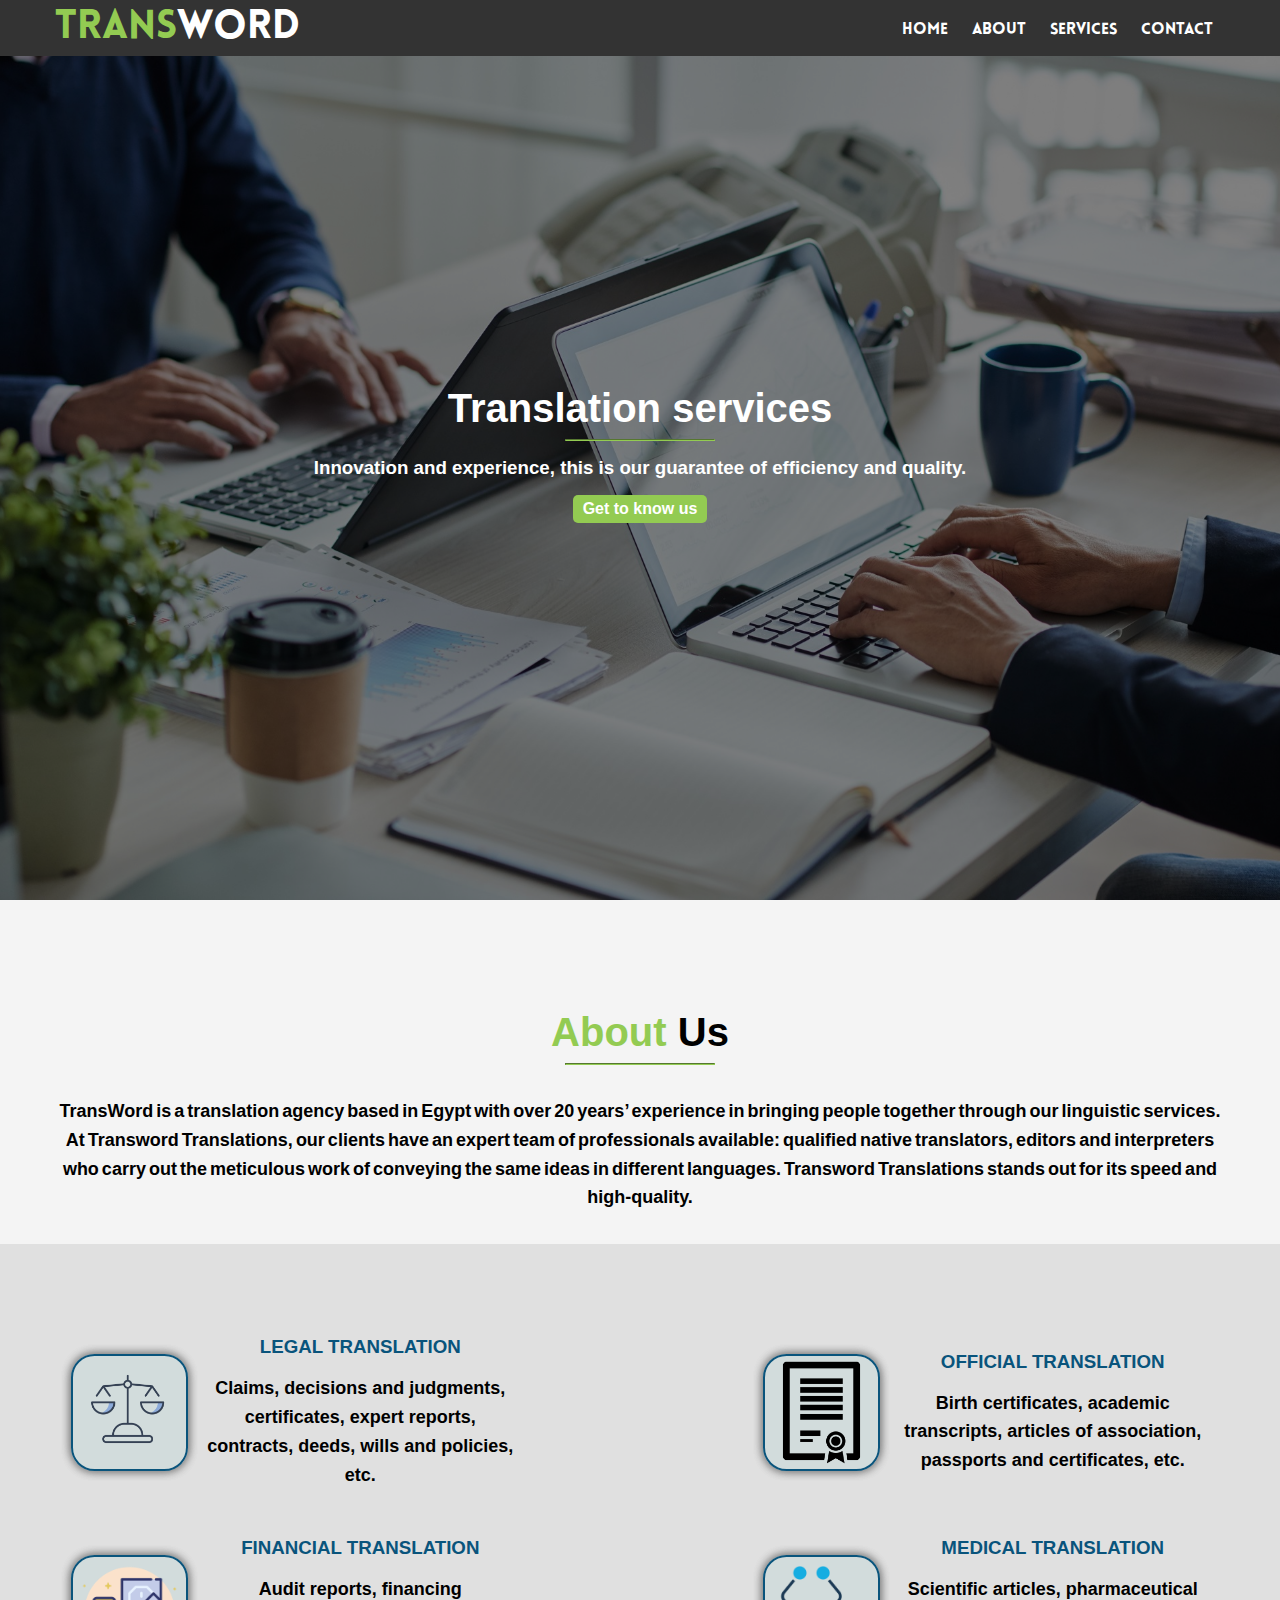
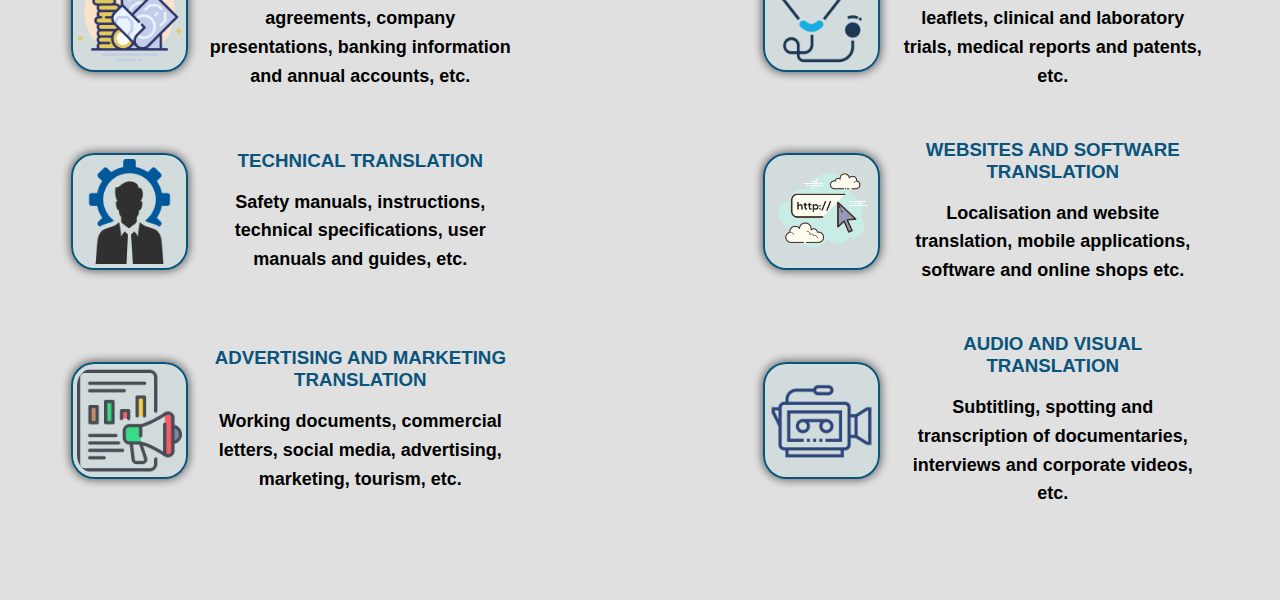
==== TransWord/index.html @ a7be20c0 "Add Transword website" ====
<!DOCTYPE html>
<html lang="en">

<head>
  <meta charset="UTF-8">
  <meta name="viewport" content="width=device-width, initial-scale=1.0">
  <link href="https://fonts.googleapis.com/css?family=Merriweather:400,900,900i" rel="stylesheet">
  <title>Transword Translation Company</title>
  <link rel="stylesheet" href="./css/style.css">
  <link rel="stylesheet" media="screen and (max-width:1000px" href="./css/widescreen.css">
  <link rel="stylesheet" media="screen and (max-width:768px)" href="./css/mobile.css">
</head>

<body>
  <nav class="bg-dark">
    <div class="container">
      <div class="flex">
        <div id="navbar-logo">
          <a class="navbar-brand" href="index.html">
            <h1 class="lg-heading"><span class="text-gr">Trans</span>Word</h1>
          </a>
        </div>
        <ul>
          <li class="nav-item">
            <a class="nav-link" href="#showcase">Home</a>
          </li>
          <li class="nav-item">
            <a class="nav-link" href="#about">About</a>
          </li>
          <li class="nav-item">
            <a class="nav-link" href="#services">Services</a>
          </li>
          <li class="nav-item">
            <a class="nav-link" href="./html/contact.html">Contact</a>
          </li>
        </ul>
      </div>
    </div>
  </nav>

  <!-- Start Header -->
  <header id="showcase">
    <div class="flex">
      <h1 class="lg-heading">
        Translation services
      </h1>
      <hr>
      <h3>
        Innovation and experience, this is our guarantee of efficiency and quality.
      </h3>
      <a href="#about" type="button" class="btn-gr">Get to know us</a>
    </div>
  </header>

  <!-- Start About -->

  <section id="about" class="bg-light px-2">
    <div class="container">
      <div class="flex">
        <h1 class="lg-heading"><span class="text-gr">About</span> Us</span></h1>
        <hr>
        <p>
          <strong>TransWord</strong> is a translation agency based in <strong>Egypt</strong> with
          over 20 years’ experience in bringing people together
          through our linguistic services. At Transword Translations, our clients have an expert team of professionals
          available: qualified native translators, editors and interpreters who carry out the meticulous work of
          conveying
          the same ideas in different languages. Transword Translations stands out for its speed and high-quality.
        </p>
      </div>
    </div>
  </section>

  <!-- Start Services -->
  <section id="services" class="bg-dark">
    <div class="container">
      <div class="flex">
        <div class="ser-item">
          <div class="ser-logo">
            <img src="./images/legal.png" alt="legal-logo">
          </div>
          <div>
            <h3>Legal Translation</h3>
            <p>Claims,  decisions and judgments,  certificates,  expert reports,  contracts,  deeds,  wills and policies,  etc.
            </p>
          </div>
        </div>
        <div class="ser-item">
          <div class="ser-logo">
            <img src="./images/official.png" alt="official-logo">
          </div>
          <div>
            <h3>Official Translation</h3>
            <p>Birth certificates,  academic transcripts,  articles of association,  passports and certificates,  etc.
            </p>
          </div>
        </div>
        <div class="ser-item">
          <div class="ser-logo">
            <img src="./images/finance.png" alt="finance-logo">
          </div>
          <div>
            <h3>Financial Translation</h3>
            <p>Audit reports,  financing agreements,  company presentations,  banking information and annual accounts,  etc.
            </p>
          </div>
        </div>
        <div class="ser-item">
          <div class="ser-logo">
            <img src="./images/medical.png" alt="medical-logo">
          </div>
          <div>
            <h3>Medical Translation</h3>
            <p>Scientific articles,  pharmaceutical leaflets,  clinical and laboratory trials,  medical reports and patents,  etc.
            </p>
          </div>
        </div>
        <div class="ser-item">
          <div class="ser-logo">
            <img src="./images/technical.png" alt="technical-logo">
          </div>
          <div>
            <h3>Technical Translation</h3>
            <p>Safety manuals, instructions, technical specifications,  user manuals and guides, etc.
            </p>
          </div>
        </div>
        <div class="ser-item">
          <div class="ser-logo">
            <img src="./images/website.png" alt="websites-logo">
          </div>
          <div>
            <h3>Websites and Software Translation</h3>
            <p>Localisation and website translation, mobile applications, software and online shops etc.
            </p>
          </div>
        </div>
        <div class="ser-item">
          <div class="ser-logo">
            <img src="./images/marketing.png" alt="marketing-logo">
          </div>
          <div>
            <h3>Advertising and Marketing Translation</h3>
            <p>Working documents,  commercial letters,  social media,  advertising,  marketing,  tourism,  etc.
            </p>
          </div>
        </div>
        <div class="ser-item">
          <div class="ser-logo">
            <img src="./images/Audio.png" alt="audio-logo">
          </div>
          <div>
            <h3>Audio and Visual Translation</h3>
            <p>Subtitling,  spotting and transcription of documentaries,  interviews and corporate videos,  etc.
            </p>
          </div>
        </div>
      </div>
    </div>
  </section>

  <a id="fixed-btn"><img src="./images/scroll-top.png" alt=""></a>

  <script src="./js/main.js"></script>

</body>

</html>
---- TransWord/css/style.css ----
/* Start Global */
html {
  scroll-behavior: smooth;
}

* {
  box-sizing: border-box;
  margin: 0;
  padding: 0;
}

@font-face {
  font-family: Lovelo;
  src: url(../fonts/Lovelo\ Black.otf);
}

body {
  font-family: 'Segoe UI light', Tahoma, Geneva, Verdana, sans-serif;
  font-weight: bold;
}

/* Start Utility classes */
a {
  text-decoration: none;
  color: #fff;
}

.container {
  width: 95%;
  max-width: 1170px;
  margin: 0 auto;
  height: 100%;
}

.flex {
  display: flex;
  flex-wrap: wrap;
  justify-content: space-between;
  align-items: center;
}

.text-gr {
  color: #93cb52;
}

.lg-heading {
  font-size: 2.5rem;
  margin: 0.5rem auto;
}

.bg-dark {
  background-color: #333;
  color: #fff;
}

.bg-light {
  background-color: #f4f4f4;
}

hr {
  border-color: #93cb52;
  width: 150px;
  margin-bottom: 1rem;
}

p {
  line-height: 1.8rem;
  font-size: 18px;
  margin-top: 1rem;
}

.px-2 {
  padding: 2rem 0;
}

.py-1 {
  padding: 0 1rem;
}


/*Start Navbar*/
nav {
  position: fixed;
  width: 100%;
  z-index: 1;
  font-family: Lovelo, sans-serif;
}

#navbar-logo a {
  font-size: 2.5rem;
}

nav ul {
  display: flex;
  flex-wrap: wrap;
}

nav ul li {
  list-style: none;
  margin-top: 0.25rem;
}

nav ul li a {
  padding: 0.5rem;
  margin: 0 0.25rem;
}

nav ul li a:hover {
  background-color: #93cb52;
  border-radius: 5px;
  transition-duration: 0.5s;
}

/* Showcase */
#showcase {
  background: #333 url(../images/showcase.jpg) no-repeat center center/cover;
  height: 100vh;
  color: #fff;
}

#showcase .flex {
  flex-direction: column;
  text-align: center;
  justify-content: center;
  align-items: center;
  height: 100%;
  background-color: rgba(0, 0, 0, .5);
}

.btn-gr {
  border-radius: 5px;
  border: none;
  background-color: #93cb52;
  padding: 5px 10px;
  margin-top: 1rem;
}

.btn-gr:hover {
  background-color: #44a81f;
  transition-duration: 0.5s;
}

/* Start About */

#about {
  min-height: 200px;
}

#about .container .flex {
  flex-direction: column;
  text-align: center;
  justify-content: center;
  align-items: center;
  margin-top: 70px;
}

#about .container .flex p {
  word-spacing: -2px;
}

/* Start Services */
#services {
  min-height: 600px;
  background-color: #E0E0E0;
  color: #000;
  padding: 60px 0px;
}

#services .flex {
  padding: .5rem;
  justify-content: space-between;
}

#services .ser-item {
  display: flex;
  flex-basis: 40%;
  text-align: center;
  padding: .5rem;
  margin: 1rem 0;
}

#services .ser-logo {
  align-items: center;
  display: flex;
  justify-content: center;
  margin-right: 1rem;
}

#services .ser-logo img {
  display: block;
  width: 105px;
  background-color: rgba(155, 207, 205, 0.199);
  border-radius: 20%;
  padding: .25rem;
  box-shadow: 0px 0px 10px gray, 0px 0px 10px gray;
  border: 2px solid #09547C;
  box-sizing: unset;
}

#services .ser-item h3 {
  font-weight: 600px;
  text-transform: uppercase;
  color: #09547C;
}

#fixed-btn {
  text-decoration: none;
  text-align: center;
  padding: 8px 20px;
  background-color: transparent;
  font-size: 16px;
  font-family: Lovelo, sans-serif;
  position: fixed ;
  bottom: 30px;
  right: 10px;
  cursor: pointer;
}

#fixed-btn img {
  width: 70px;
  height: 70px;
  box-shadow: 0px 0px 10px gray;
  box-shadow: 0px 0px 10px gray;
  border-radius: 50%;
}

#form{
  padding: 100px;
  height: 100vh;
  background-color: #E0E0E0;
}

form {
  width: 100%;
  margin: 10px;
}

.input-field {
  padding: 10px;
  margin: 15px;
  box-shadow:0 0 15px 4px rgba(0,0,0,0.06);
  border-radius: 10px;
  width: 50%;
  display: block;
  font-size: 1.25rem;
}

textarea {
  width: 100%;
  box-shadow: 4px 4px 10px rgba(0,0,0,0.06);
  height: 150px;
  padding: 10px;
  border-radius: 15px;
  font-size: 1.5rem;
  margin: 15px;
}

textarea::placeholder {
  text-align: center;
}

#submit{
	background: white;
	padding: 10px 20px;
	border-radius: 5px;
	color: #000;
  border: 1px solid #44a81f;
  width: 100px;
  font-size: 15px;
  margin: 15px auto;
  display: block;
}

#submit:hover {
  background-color: #44a81f;
  transition-duration: 0.5s;
  color: white;
}

#form h1 {
  color: #44a81f;
  font-size: 2rem;
  margin: 15px;
}

.green-border {
  border: 1px solid #44a81f;
}
---- TransWord/css/widescreen.css ----
#services .ser-item {
  flex-basis: 45%;
  flex-direction: column;
}

#services .ser-item img {
  margin-bottom: 1rem;
}

#form .container {
  padding: 10px;
  padding-top: 150px;
  width: 100%;
}

.input-field {
  width: 50%;
}
---- TransWord/css/mobile.css ----
.flex {
  flex-direction: column;
  padding-bottom: 1rem;
}

#navbar ul li a {
  padding: 0.25rem .2rem;
  margin: 0 0.125rem;
}

#services .ser-logo img {
  margin-top: 1.5rem;
  width: 150px;
}

#services .ser-item {
  flex-direction: column;
}

.lg-heading {
  font-size: 2rem;
  margin: 0.5rem auto;
}

.showcase {
  height: 100vh;
}

#form {
  padding: 10px;
}

.input-field {
  width: 95%;
}
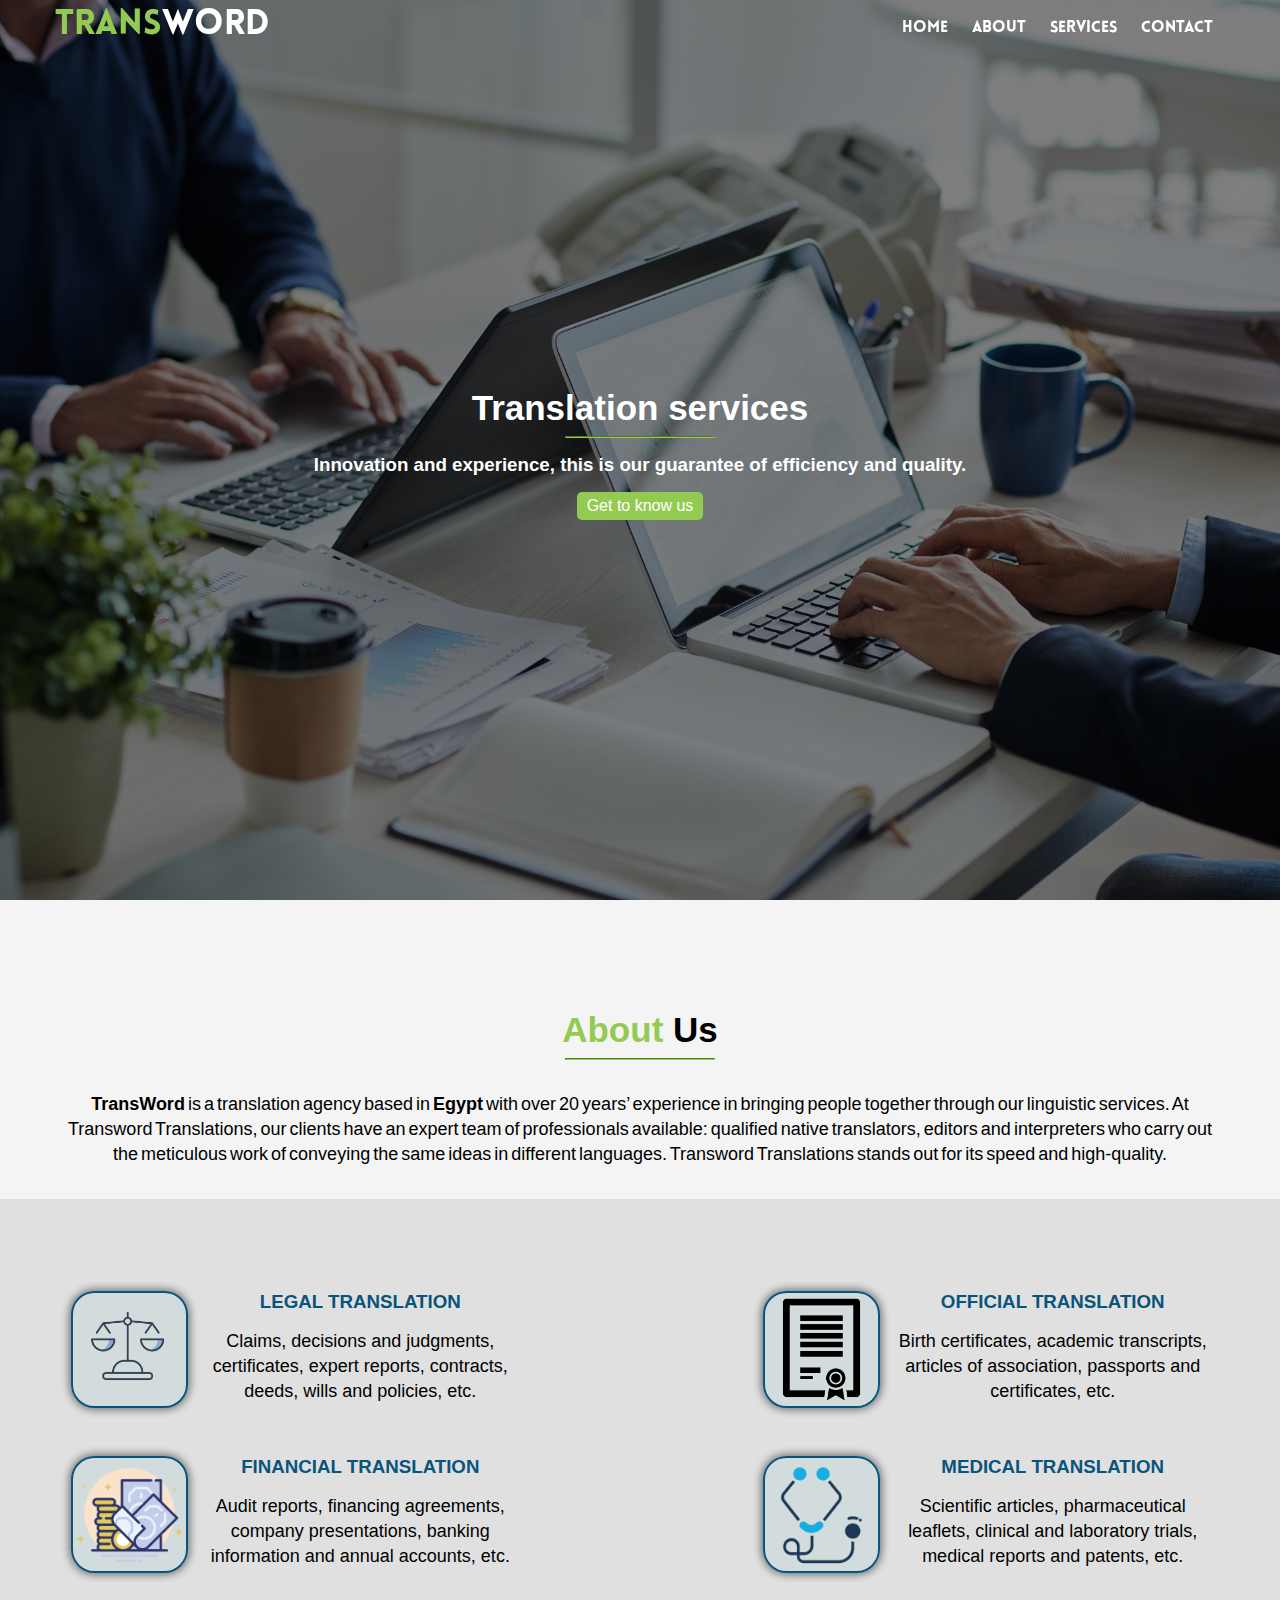
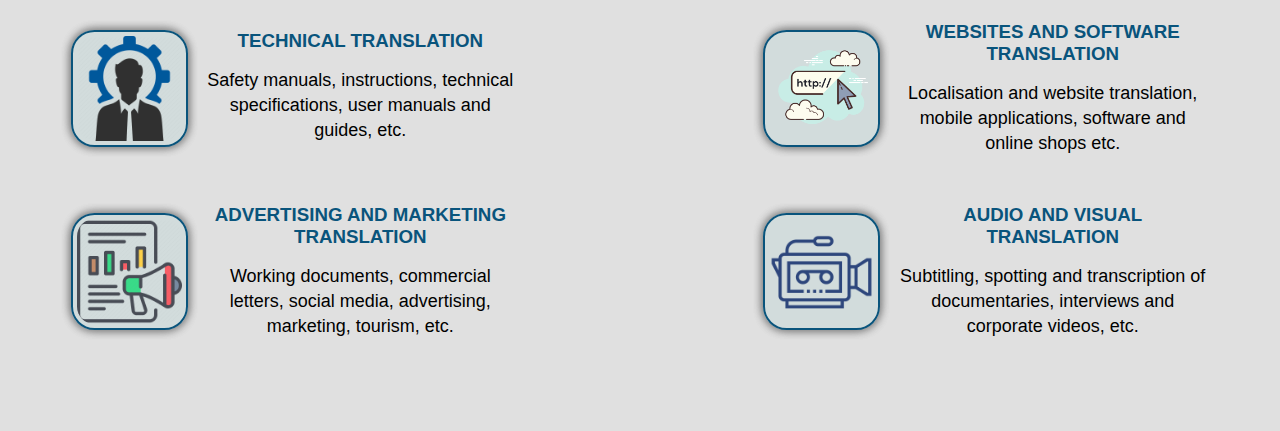
==== commit 42578501: "change the navbar style and add some functionality with JS" ====
--- a/TransWord/index.html
+++ b/TransWord/index.html
@@ -12,7 +12,7 @@
 </head>
 
 <body>
-  <nav class="bg-dark">
+  <nav>
     <div class="container">
       <div class="flex">
         <div id="navbar-logo">
@@ -163,6 +163,7 @@
 
   <script src="./js/main.js"></script>
 
+
 </body>
 
 </html>--- a/TransWord/css/style.css
+++ b/TransWord/css/style.css
@@ -9,6 +9,7 @@
   padding: 0;
 }
 
+/* navbar font */
 @font-face {
   font-family: Lovelo;
   src: url(../fonts/Lovelo\ Black.otf);
@@ -16,15 +17,11 @@
 
 body {
   font-family: 'Segoe UI light', Tahoma, Geneva, Verdana, sans-serif;
-  font-weight: bold;
 }
 
 /* Start Utility classes */
-a {
-  text-decoration: none;
-  color: #fff;
-}
-
+
+/* container div */
 .container {
   width: 95%;
   max-width: 1170px;
@@ -32,6 +29,7 @@
   height: 100%;
 }
 
+/* flex container */
 .flex {
   display: flex;
   flex-wrap: wrap;
@@ -39,42 +37,48 @@
   align-items: center;
 }
 
+/* green text */
 .text-gr {
   color: #93cb52;
 }
 
+/* large heading */
 .lg-heading {
-  font-size: 2.5rem;
-  margin: 0.5rem auto;
-}
-
+  font-size: 35px;
+  margin: 8px auto;
+}
+
+/* background dark */
 .bg-dark {
   background-color: #333;
   color: #fff;
 }
 
+/* background light */
 .bg-light {
   background-color: #f4f4f4;
 }
 
+/* green horizontal rule */
 hr {
   border-color: #93cb52;
   width: 150px;
-  margin-bottom: 1rem;
-}
-
+  margin-bottom: 16px;
+}
+
+/* paragraph */
 p {
-  line-height: 1.8rem;
+  line-height: 25px;
   font-size: 18px;
   margin-top: 1rem;
 }
 
 .px-2 {
-  padding: 2rem 0;
+  padding: 32px 0;
 }
 
 .py-1 {
-  padding: 0 1rem;
+  padding: 0 16px;
 }
 
 
@@ -86,23 +90,27 @@
   font-family: Lovelo, sans-serif;
 }
 
+a {
+  text-decoration: none;
+  color: #fff;
+}
+
 #navbar-logo a {
-  font-size: 2.5rem;
+  font-size: 40px;
 }
 
 nav ul {
   display: flex;
-  flex-wrap: wrap;
 }
 
 nav ul li {
   list-style: none;
-  margin-top: 0.25rem;
+  margin-top: 4px;
 }
 
 nav ul li a {
-  padding: 0.5rem;
-  margin: 0 0.25rem;
+  padding: 8px;
+  margin: 0 4px;
 }
 
 nav ul li a:hover {
@@ -278,9 +286,11 @@
 }
 
 #form h1 {
+  font-family: 'Roboto Slab', serif;
   color: #44a81f;
   font-size: 2rem;
   margin: 15px;
+  text-align: center;
 }
 
 .green-border {
--- a/TransWord/css/mobile.css
+++ b/TransWord/css/mobile.css
@@ -26,9 +26,6 @@
   height: 100vh;
 }
 
-#form {
-  padding: 10px;
-}
 
 .input-field {
   width: 95%;
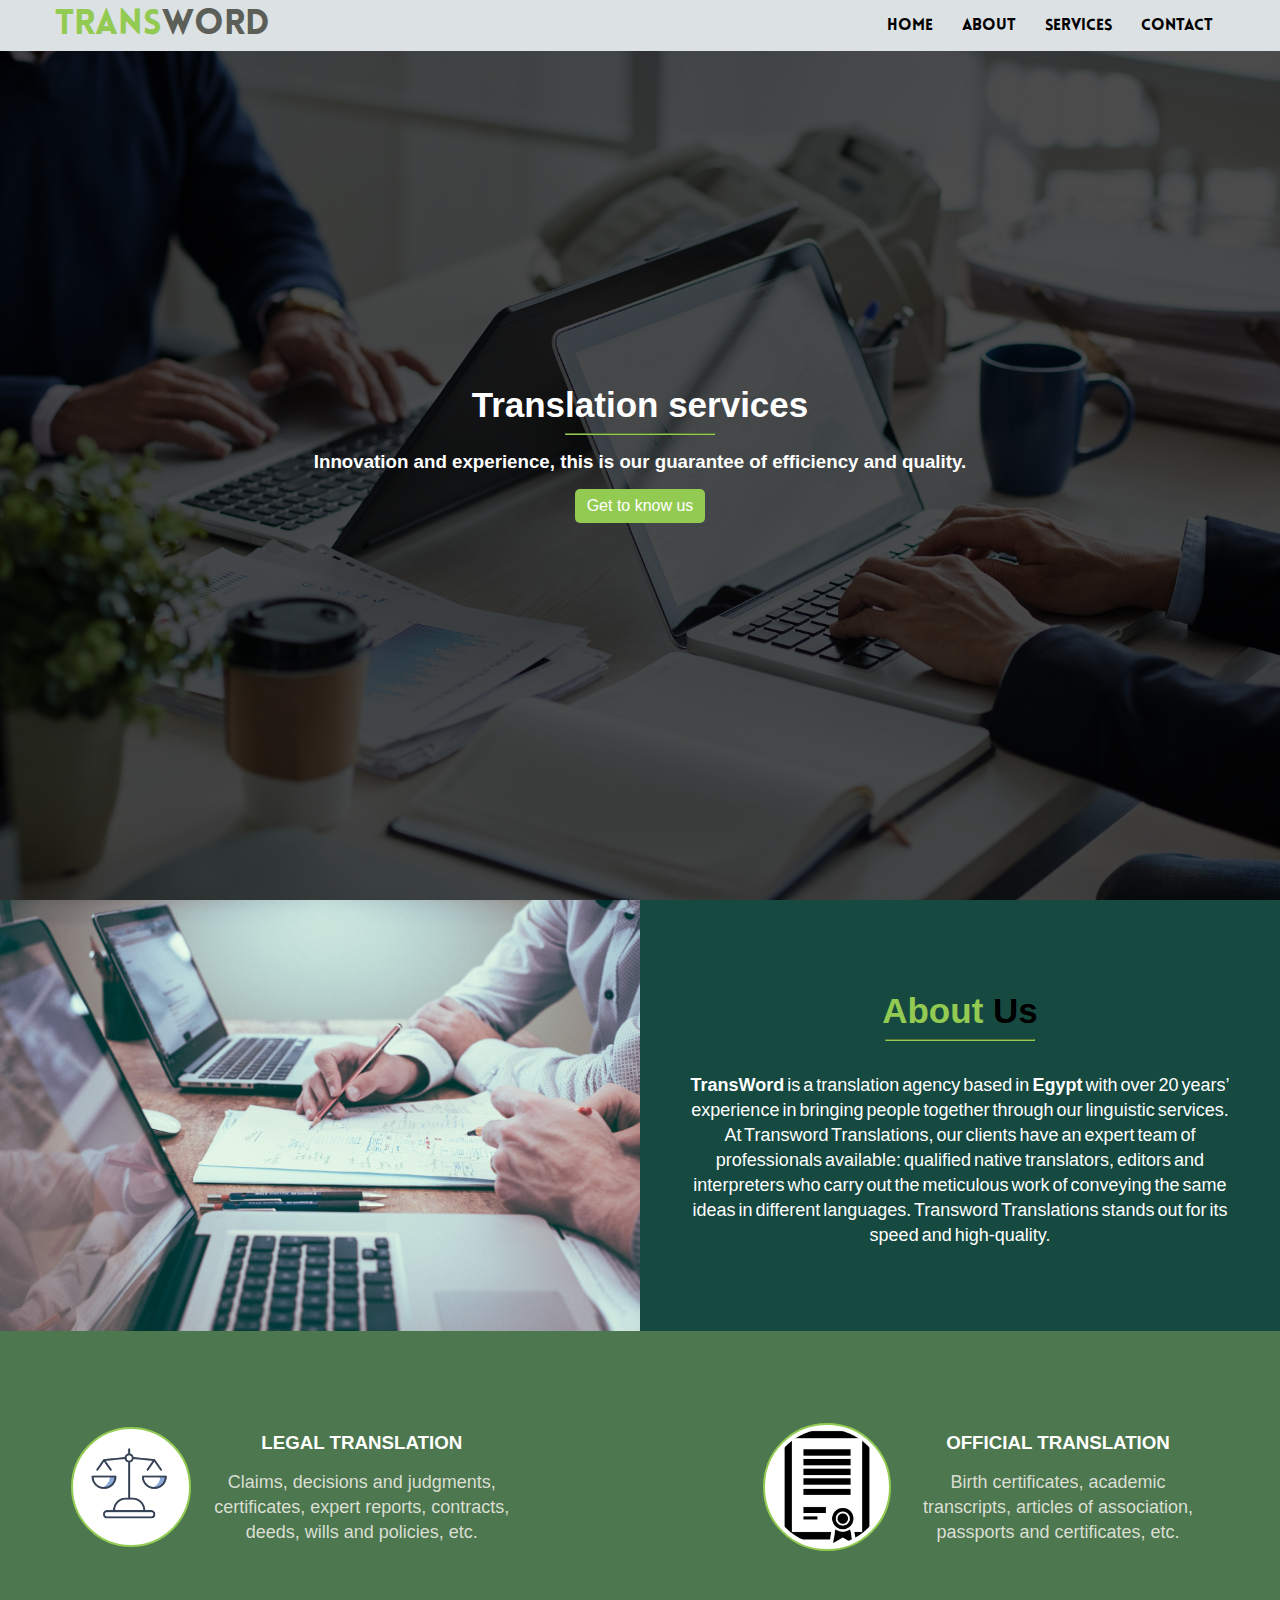
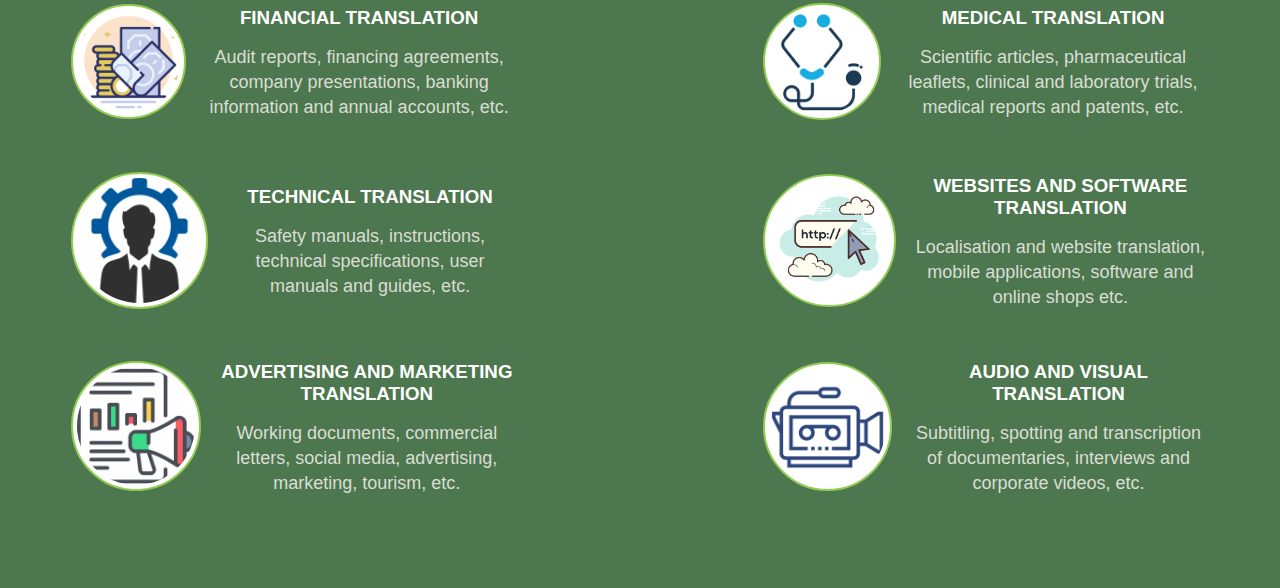
==== commit e4384784: "Add toggler button and change navbar style and background images and colors" ====
--- a/TransWord/index.html
+++ b/TransWord/index.html
@@ -6,40 +6,55 @@
   <meta name="viewport" content="width=device-width, initial-scale=1.0">
   <link href="https://fonts.googleapis.com/css?family=Merriweather:400,900,900i" rel="stylesheet">
   <title>Transword Translation Company</title>
+
+  <!-- CSS links -->
   <link rel="stylesheet" href="./css/style.css">
   <link rel="stylesheet" media="screen and (max-width:1000px" href="./css/widescreen.css">
   <link rel="stylesheet" media="screen and (max-width:768px)" href="./css/mobile.css">
 </head>
 
 <body>
-  <nav>
+
+  <header>
     <div class="container">
       <div class="flex">
+
         <div id="navbar-logo">
+
           <a class="navbar-brand" href="index.html">
             <h1 class="lg-heading"><span class="text-gr">Trans</span>Word</h1>
           </a>
+
+          <div class="nav-toggler" id="toogler">
+            <img id="barsIcon" class="nav-icon" src="./images/bars.svg" alt="navbar-icon-bars">
+            <img class="nav-icon hidden" src="./images/close.svg" alt="navbar-icon-bars">
+          </div>
         </div>
-        <ul>
-          <li class="nav-item">
-            <a class="nav-link" href="#showcase">Home</a>
-          </li>
-          <li class="nav-item">
-            <a class="nav-link" href="#about">About</a>
-          </li>
-          <li class="nav-item">
-            <a class="nav-link" href="#services">Services</a>
-          </li>
-          <li class="nav-item">
-            <a class="nav-link" href="./html/contact.html">Contact</a>
-          </li>
-        </ul>
+
+        <nav>
+          <ul>
+            <li class="nav-item">
+              <a class="nav-link" href="#showcase">Home</a>
+            </li>
+            <li class="nav-item">
+              <a class="nav-link" href="#about">About</a>
+            </li>
+            <li class="nav-item">
+              <a class="nav-link" href="#services">Services</a>
+            </li>
+            <li class="nav-item">
+              <a class="nav-link" href="./html/contact.html">Contact</a>
+            </li>
+          </ul>
+        </nav>
+
       </div>
     </div>
-  </nav>
+  </header>
+  <!-- End of navbar -->
 
   <!-- Start Header -->
-  <header id="showcase">
+  <main id="showcase">
     <div class="flex">
       <h1 class="lg-heading">
         Translation services
@@ -50,29 +65,32 @@
       </h3>
       <a href="#about" type="button" class="btn-gr">Get to know us</a>
     </div>
-  </header>
+  </main>
 
   <!-- Start About -->
 
-  <section id="about" class="bg-light px-2">
-    <div class="container">
-      <div class="flex">
-        <h1 class="lg-heading"><span class="text-gr">About</span> Us</span></h1>
-        <hr>
-        <p>
-          <strong>TransWord</strong> is a translation agency based in <strong>Egypt</strong> with
-          over 20 years’ experience in bringing people together
-          through our linguistic services. At Transword Translations, our clients have an expert team of professionals
-          available: qualified native translators, editors and interpreters who carry out the meticulous work of
-          conveying
-          the same ideas in different languages. Transword Translations stands out for its speed and high-quality.
-        </p>
-      </div>
-    </div>
+  <section id="about">
+        <div class="aboutus-img">
+          <img src="./images/aboutus.jpg" alt="">
+        </div>
+
+        <div class="aboutus-txt">
+          <h1 class="lg-heading"><span class="text-gr">About</span> Us</span></h1>
+          <hr>
+          <p>
+            <strong>TransWord</strong> is a translation agency based in <strong>Egypt</strong> with
+            over 20 years’ experience in bringing people together
+            through our linguistic services. At Transword Translations, our clients have an expert team of professionals
+            available: qualified native translators, editors and interpreters who carry out the meticulous work of
+            conveying
+            the same ideas in different languages. Transword Translations stands out for its speed and high-quality.
+          </p>
+        </div>
+
   </section>
 
   <!-- Start Services -->
-  <section id="services" class="bg-dark">
+  <section id="services"">
     <div class="container">
       <div class="flex">
         <div class="ser-item">
@@ -81,7 +99,7 @@
           </div>
           <div>
             <h3>Legal Translation</h3>
-            <p>Claims,  decisions and judgments,  certificates,  expert reports,  contracts,  deeds,  wills and policies,  etc.
+            <p>Claims, decisions and judgments, certificates, expert reports, contracts, deeds, wills and policies, etc.
             </p>
           </div>
         </div>
@@ -91,7 +109,7 @@
           </div>
           <div>
             <h3>Official Translation</h3>
-            <p>Birth certificates,  academic transcripts,  articles of association,  passports and certificates,  etc.
+            <p>Birth certificates, academic transcripts, articles of association, passports and certificates, etc.
             </p>
           </div>
         </div>
@@ -101,7 +119,7 @@
           </div>
           <div>
             <h3>Financial Translation</h3>
-            <p>Audit reports,  financing agreements,  company presentations,  banking information and annual accounts,  etc.
+            <p>Audit reports, financing agreements, company presentations, banking information and annual accounts, etc.
             </p>
           </div>
         </div>
@@ -111,7 +129,8 @@
           </div>
           <div>
             <h3>Medical Translation</h3>
-            <p>Scientific articles,  pharmaceutical leaflets,  clinical and laboratory trials,  medical reports and patents,  etc.
+            <p>Scientific articles, pharmaceutical leaflets, clinical and laboratory trials, medical reports and
+              patents, etc.
             </p>
           </div>
         </div>
@@ -121,7 +140,7 @@
           </div>
           <div>
             <h3>Technical Translation</h3>
-            <p>Safety manuals, instructions, technical specifications,  user manuals and guides, etc.
+            <p>Safety manuals, instructions, technical specifications, user manuals and guides, etc.
             </p>
           </div>
         </div>
@@ -141,7 +160,7 @@
           </div>
           <div>
             <h3>Advertising and Marketing Translation</h3>
-            <p>Working documents,  commercial letters,  social media,  advertising,  marketing,  tourism,  etc.
+            <p>Working documents, commercial letters, social media, advertising, marketing, tourism, etc.
             </p>
           </div>
         </div>
@@ -151,7 +170,7 @@
           </div>
           <div>
             <h3>Audio and Visual Translation</h3>
-            <p>Subtitling,  spotting and transcription of documentaries,  interviews and corporate videos,  etc.
+            <p>Subtitling, spotting and transcription of documentaries, interviews and corporate videos, etc.
             </p>
           </div>
         </div>
--- a/TransWord/css/style.css
+++ b/TransWord/css/style.css
@@ -16,7 +16,7 @@
 }
 
 body {
-  font-family: 'Segoe UI light', Tahoma, Geneva, Verdana, sans-serif;
+  font-family: Arial, Helvetica, sans-serif;
 }
 
 /* Start Utility classes */
@@ -48,16 +48,7 @@
   margin: 8px auto;
 }
 
-/* background dark */
-.bg-dark {
-  background-color: #333;
-  color: #fff;
-}
-
-/* background light */
-.bg-light {
-  background-color: #f4f4f4;
-}
+
 
 /* green horizontal rule */
 hr {
@@ -73,55 +64,63 @@
   margin-top: 1rem;
 }
 
-.px-2 {
-  padding: 32px 0;
-}
-
-.py-1 {
-  padding: 0 16px;
-}
-
-
-/*Start Navbar*/
-nav {
-  position: fixed;
-  width: 100%;
-  z-index: 1;
-  font-family: Lovelo, sans-serif;
-}
-
 a {
   text-decoration: none;
   color: #fff;
 }
 
+.open {
+  height: 100vh;
+}
+
+.hidden {
+  display: none;
+}
+
+/*Start Navbar*/
+header {
+  position: fixed;
+  width: 100%;
+  z-index: 1;
+  font-family: Lovelo, sans-serif;
+  background-color: #dce1e3;
+}
+
+
+
 #navbar-logo a {
   font-size: 40px;
-}
-
-nav ul {
-  display: flex;
-}
-
-nav ul li {
+  color: #5C5F58;
+}
+
+.nav-toggler {
+  display: none;
+  position: absolute;
+  top: 1rem;
+  right: 1rem;
+}
+
+
+header ul li {
   list-style: none;
-  margin-top: 4px;
-}
-
-nav ul li a {
+  display: inline-block;
+}
+
+header ul li a {
   padding: 8px;
   margin: 0 4px;
-}
-
-nav ul li a:hover {
+  color: #000;
+  border-radius: 5px;
+}
+
+header ul li a:hover {
   background-color: #93cb52;
-  border-radius: 5px;
   transition-duration: 0.5s;
 }
 
 /* Showcase */
 #showcase {
-  background: #333 url(../images/showcase.jpg) no-repeat center center/cover;
+  background: url(../images/showcase.jpg) no-repeat center center/cover;
   height: 100vh;
   color: #fff;
 }
@@ -132,14 +131,14 @@
   justify-content: center;
   align-items: center;
   height: 100%;
-  background-color: rgba(0, 0, 0, .5);
+  background-color: rgba(0, 0, 0, .7);
 }
 
 .btn-gr {
   border-radius: 5px;
   border: none;
   background-color: #93cb52;
-  padding: 5px 10px;
+  padding: 8px 12px;
   margin-top: 1rem;
 }
 
@@ -149,28 +148,39 @@
 }
 
 /* Start About */
-
 #about {
-  min-height: 200px;
-}
-
-#about .container .flex {
+  background-color: #164A41;
+  display: flex;
+}
+
+#about div {
+  flex-basis: 50%;
+}
+
+#about .aboutus-txt {
+  padding: 0px 50px;
+  text-align: center;
+  display: flex;
   flex-direction: column;
-  text-align: center;
+  align-items: center;
   justify-content: center;
-  align-items: center;
-  margin-top: 70px;
-}
-
-#about .container .flex p {
+}
+
+#about .aboutus-img img {
+  width: 100%;
+  height: 100%;
+}
+
+#about p {
   word-spacing: -2px;
+  color: #fff;
 }
 
 /* Start Services */
 #services {
   min-height: 600px;
-  background-color: #E0E0E0;
-  color: #000;
+  background-color: #4D774E;
+  color: #DADED4;
   padding: 60px 0px;
 }
 
@@ -183,32 +193,31 @@
   display: flex;
   flex-basis: 40%;
   text-align: center;
+  align-items: center;
   padding: .5rem;
   margin: 1rem 0;
 }
 
 #services .ser-logo {
-  align-items: center;
-  display: flex;
-  justify-content: center;
   margin-right: 1rem;
+  border-radius: 50%;
+  width: 70%;
 }
 
 #services .ser-logo img {
-  display: block;
-  width: 105px;
-  background-color: rgba(155, 207, 205, 0.199);
-  border-radius: 20%;
+  display: inline-block;
+  width: 100%;
+  height: auto;
+  border-radius: 50%;
   padding: .25rem;
-  box-shadow: 0px 0px 10px gray, 0px 0px 10px gray;
-  border: 2px solid #09547C;
-  box-sizing: unset;
+  border: 2px solid #93cb52;
+  background-color: #fff;
 }
 
 #services .ser-item h3 {
   font-weight: 600px;
   text-transform: uppercase;
-  color: #09547C;
+  color: #fff;
 }
 
 #fixed-btn {
@@ -227,15 +236,23 @@
 #fixed-btn img {
   width: 70px;
   height: 70px;
-  box-shadow: 0px 0px 10px gray;
-  box-shadow: 0px 0px 10px gray;
+  box-shadow: 0px 0px 10px #F1B24A;
+  box-shadow: 0px 0px 10px #F1B24A;
   border-radius: 50%;
 }
 
-#form{
+#form h1 {
+  font-family: 'lovelo';
+  color: #F1B24A;
+  font-size: 2rem;
+  margin: 15px;
+  text-align: center;
+}
+
+#form {
   padding: 100px;
   height: 100vh;
-  background-color: #E0E0E0;
+  background-color: #164A41;
 }
 
 form {
@@ -246,8 +263,7 @@
 .input-field {
   padding: 10px;
   margin: 15px;
-  box-shadow:0 0 15px 4px rgba(0,0,0,0.06);
-  border-radius: 10px;
+  border-radius: 5px;
   width: 50%;
   display: block;
   font-size: 1.25rem;
@@ -255,10 +271,9 @@
 
 textarea {
   width: 100%;
-  box-shadow: 4px 4px 10px rgba(0,0,0,0.06);
   height: 150px;
   padding: 10px;
-  border-radius: 15px;
+  border-radius: 5px;
   font-size: 1.5rem;
   margin: 15px;
 }
@@ -269,30 +284,22 @@
 
 #submit{
 	background: white;
-	padding: 10px 20px;
+	padding: 12px 25px;
 	border-radius: 5px;
-	color: #000;
-  border: 1px solid #44a81f;
-  width: 100px;
+  border: 2px solid #F1B24A;
   font-size: 15px;
   margin: 15px auto;
   display: block;
+  color:#F1B24A;
+  font-family: 'lovelo';
 }
 
 #submit:hover {
-  background-color: #44a81f;
+  background-color: #F1B24A;
   transition-duration: 0.5s;
   color: white;
 }
 
-#form h1 {
-  font-family: 'Roboto Slab', serif;
-  color: #44a81f;
-  font-size: 2rem;
-  margin: 15px;
-  text-align: center;
-}
-
 .green-border {
-  border: 1px solid #44a81f;
+  border: 1px solid #F1B24A;
 }--- a/TransWord/css/widescreen.css
+++ b/TransWord/css/widescreen.css
@@ -1,11 +1,14 @@
+
 #services .ser-item {
-  flex-basis: 45%;
   flex-direction: column;
 }
 
-#services .ser-item img {
+#services .ser-logo {
   margin-bottom: 1rem;
+  margin-right: 0;
+  width: 60%;
 }
+
 
 #form .container {
   padding: 10px;
@@ -14,5 +17,5 @@
 }
 
 .input-field {
-  width: 50%;
+  width: 65%;
 }--- a/TransWord/css/mobile.css
+++ b/TransWord/css/mobile.css
@@ -3,18 +3,47 @@
   padding-bottom: 1rem;
 }
 
-#navbar ul li a {
-  padding: 0.25rem .2rem;
-  margin: 0 0.125rem;
+header .flex {
+  align-items: flex-start;
 }
 
-#services .ser-logo img {
-  margin-top: 1.5rem;
-  width: 150px;
+.nav-toggler {
+  display: block;
+  cursor: pointer;
+}
+
+.nav-toggler img {
+  width: 20px;
+}
+
+nav {
+  height: 0;
+  overflow: hidden;
+  width: 100%;
+  transition: 250ms height ease-in-out;
+}
+
+nav ul li {
+  display: block;
+  padding: 1.5rem 0;
+  text-align: center;
+}
+
+nav ul li a {
+  padding: 8px;
 }
 
 #services .ser-item {
   flex-direction: column;
+  width: 100%;
+}
+
+#services .ser-logo {
+  max-width: 30%;
+}
+
+#services .ser-item p {
+  padding: 0 20px;
 }
 
 .lg-heading {
@@ -26,7 +55,42 @@
   height: 100vh;
 }
 
+#about {
+  flex-direction: column;
+  flex-wrap: wrap;
+}
+
+#about div {
+  flex-basis: 50%;
+}
+
+#about .aboutus-txt {
+  padding: 20px 10px;
+}
+
+#fixed-btn {
+  bottom: 15px;
+  right: 0px;
+}
+
+#form h1 {
+  font-size: 1.25rem;
+}
+
+#form {
+  padding: 0;
+}
+
+form {
+  width: 100%;
+  margin: 0px;
+}
 
 .input-field {
-  width: 95%;
-}+  width: 90%;
+}
+
+textarea {
+  margin: 15px auto;
+}
+
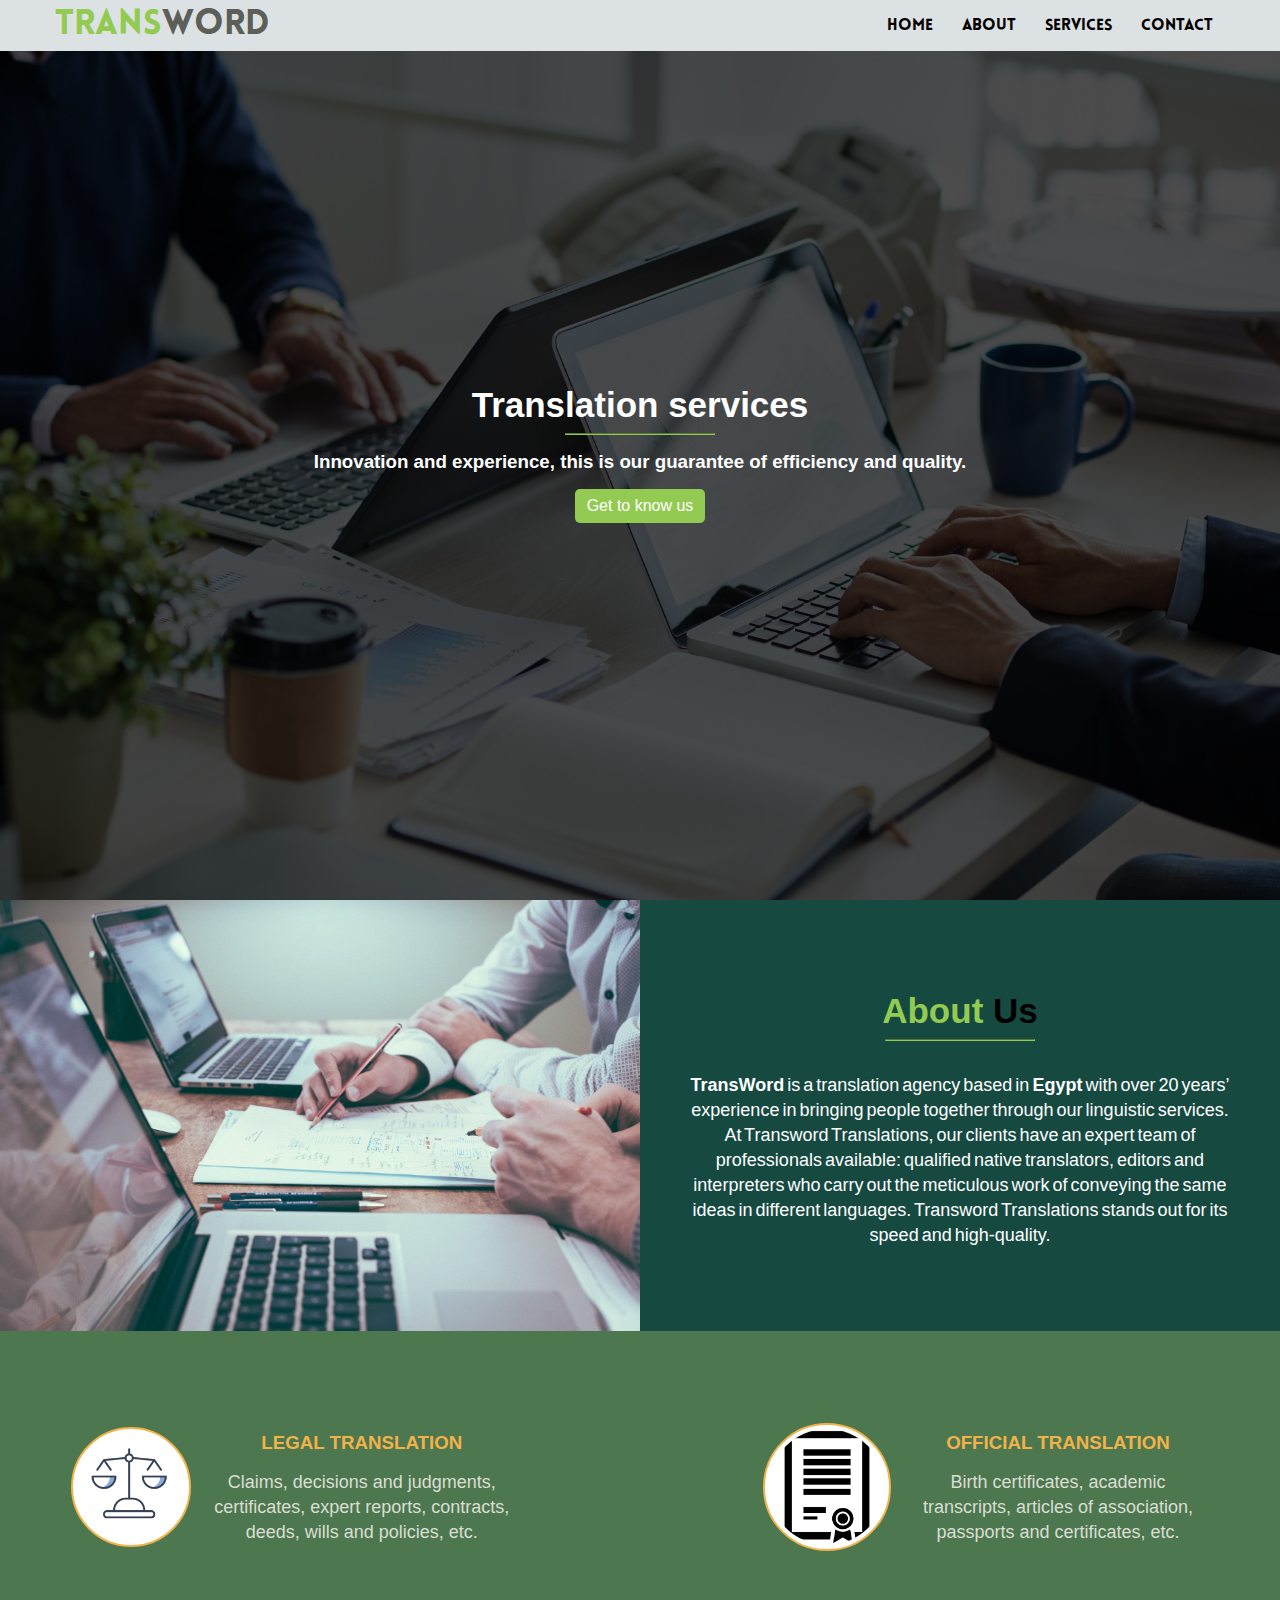
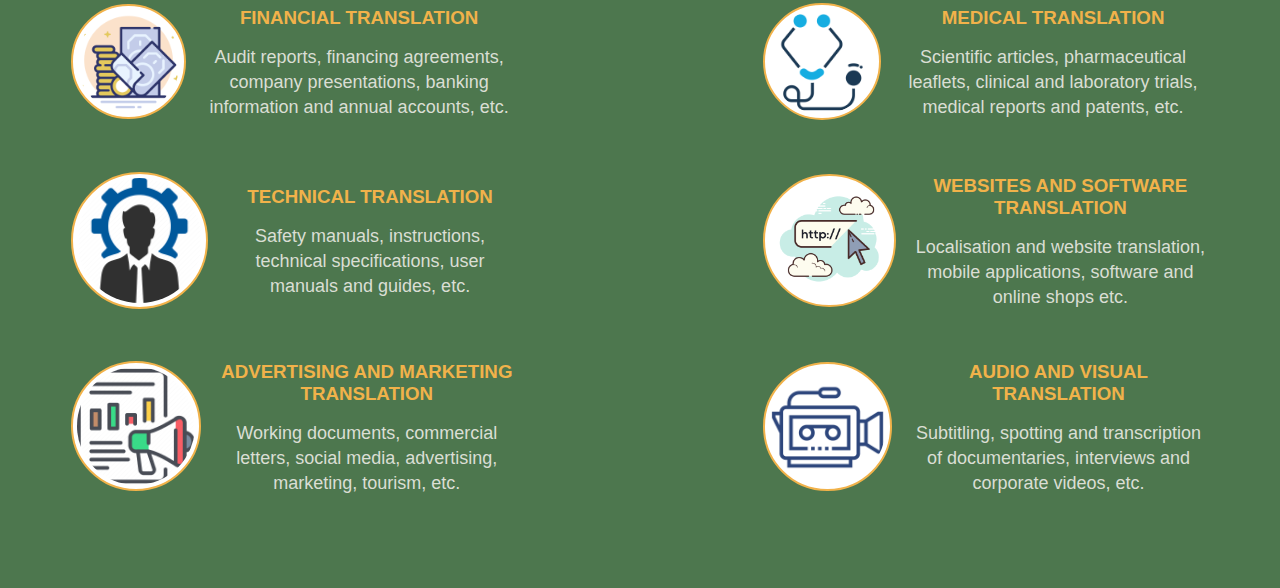
==== commit 1c116a1f: "Modify some styles" ====
--- a/TransWord/index.html
+++ b/TransWord/index.html
@@ -93,6 +93,7 @@
   <section id="services"">
     <div class="container">
       <div class="flex">
+
         <div class="ser-item">
           <div class="ser-logo">
             <img src="./images/legal.png" alt="legal-logo">
@@ -103,6 +104,7 @@
             </p>
           </div>
         </div>
+
         <div class="ser-item">
           <div class="ser-logo">
             <img src="./images/official.png" alt="official-logo">
@@ -113,6 +115,7 @@
             </p>
           </div>
         </div>
+
         <div class="ser-item">
           <div class="ser-logo">
             <img src="./images/finance.png" alt="finance-logo">
@@ -123,6 +126,7 @@
             </p>
           </div>
         </div>
+
         <div class="ser-item">
           <div class="ser-logo">
             <img src="./images/medical.png" alt="medical-logo">
@@ -134,6 +138,7 @@
             </p>
           </div>
         </div>
+
         <div class="ser-item">
           <div class="ser-logo">
             <img src="./images/technical.png" alt="technical-logo">
@@ -144,6 +149,7 @@
             </p>
           </div>
         </div>
+
         <div class="ser-item">
           <div class="ser-logo">
             <img src="./images/website.png" alt="websites-logo">
@@ -154,6 +160,7 @@
             </p>
           </div>
         </div>
+
         <div class="ser-item">
           <div class="ser-logo">
             <img src="./images/marketing.png" alt="marketing-logo">
@@ -164,6 +171,7 @@
             </p>
           </div>
         </div>
+
         <div class="ser-item">
           <div class="ser-logo">
             <img src="./images/Audio.png" alt="audio-logo">
@@ -174,6 +182,7 @@
             </p>
           </div>
         </div>
+        
       </div>
     </div>
   </section>
--- a/TransWord/css/style.css
+++ b/TransWord/css/style.css
@@ -210,14 +210,14 @@
   height: auto;
   border-radius: 50%;
   padding: .25rem;
-  border: 2px solid #93cb52;
+  border: 2px solid #F1B24A;
   background-color: #fff;
 }
 
 #services .ser-item h3 {
   font-weight: 600px;
   text-transform: uppercase;
-  color: #fff;
+  color: #F1B24A;
 }
 
 #fixed-btn {
@@ -241,6 +241,23 @@
   border-radius: 50%;
 }
 
+
+#form {
+  background-color: #4D774E;
+  padding-top: 70px;
+  height: 100vh;
+ }
+
+#form .container {
+  width: 400px;
+  margin: 30px auto;
+  background-color: #164A41;
+  border-radius: 5px;
+  box-shadow: 0px 0px 5px #F1B24A;
+  box-shadow: 0px 0px 5px #F1B24A;
+  height: auto;
+}
+
 #form h1 {
   font-family: 'lovelo';
   color: #F1B24A;
@@ -249,24 +266,27 @@
   text-align: center;
 }
 
-#form {
-  padding: 100px;
-  height: 100vh;
-  background-color: #164A41;
-}
-
 form {
-  width: 100%;
-  margin: 10px;
+  padding: 30px;
 }
 
 .input-field {
   padding: 10px;
-  margin: 15px;
-  border-radius: 5px;
-  width: 50%;
-  display: block;
-  font-size: 1.25rem;
+  border-radius: 5px;
+  width: 85%;
+  display: inline-block;
+  font-size: 1.5rem;
+  margin-bottom: 30px;
+  border: 1px solid #F1B24A;
+}
+
+.fas {
+  display: inline-block;
+  color: #F1B24A;
+  font-size: 1.5rem;
+  border: 1px solid #F1B24A;
+  padding: 10px;
+  border-radius: 5px;
 }
 
 textarea {
@@ -275,7 +295,8 @@
   padding: 10px;
   border-radius: 5px;
   font-size: 1.5rem;
-  margin: 15px;
+  margin: 15px 0;
+  border: 1px solid #F1B24A;
 }
 
 textarea::placeholder {
@@ -299,7 +320,3 @@
   transition-duration: 0.5s;
   color: white;
 }
-
-.green-border {
-  border: 1px solid #F1B24A;
-}--- a/TransWord/css/widescreen.css
+++ b/TransWord/css/widescreen.css
@@ -8,14 +8,3 @@
   margin-right: 0;
   width: 60%;
 }
-
-
-#form .container {
-  padding: 10px;
-  padding-top: 150px;
-  width: 100%;
-}
-
-.input-field {
-  width: 65%;
-}--- a/TransWord/css/mobile.css
+++ b/TransWord/css/mobile.css
@@ -77,17 +77,8 @@
   font-size: 1.25rem;
 }
 
-#form {
-  padding: 0;
-}
-
-form {
-  width: 100%;
-  margin: 0px;
-}
-
-.input-field {
-  width: 90%;
+#form .container form {
+  padding: 15px 10px;
 }
 
 textarea {
